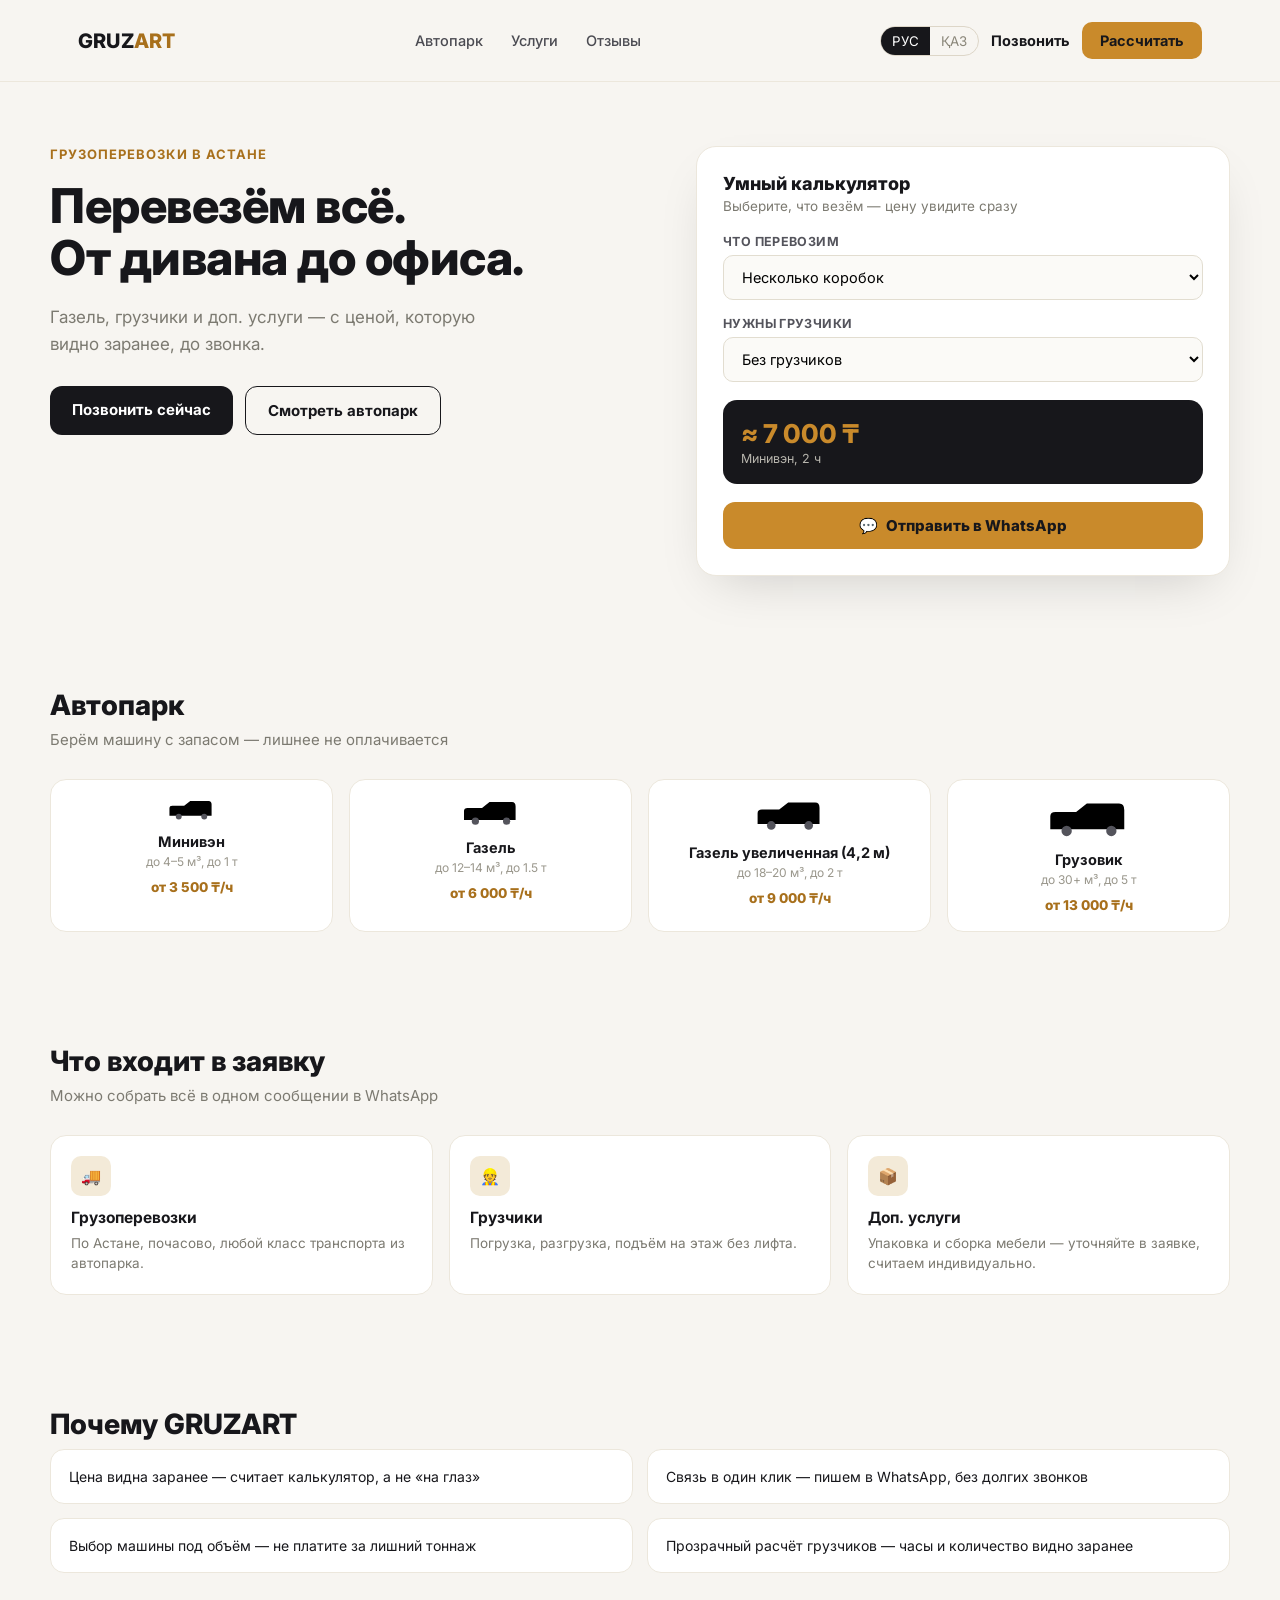
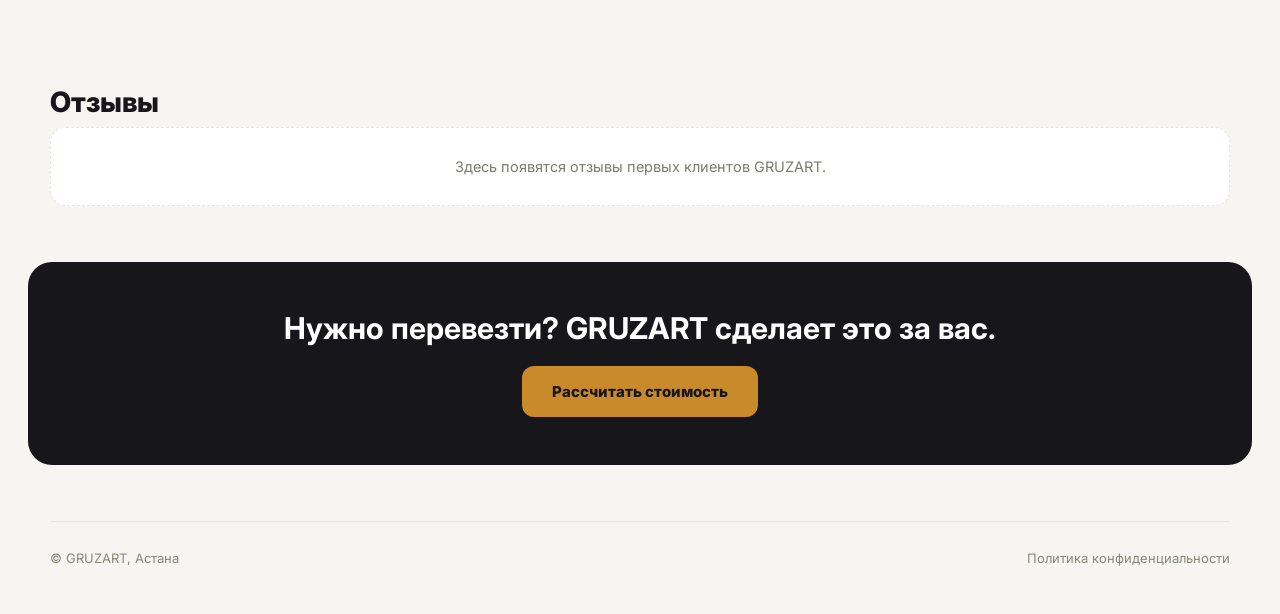
==== src/index.html @ 9cad15c6 "feat: Первая версия сайта GRUZART (лендинг + умный калькулятор) Статический сайт без сервера и БД (A" ====
<!DOCTYPE html>
<html lang="ru">
<head>
<meta charset="UTF-8" />
<meta name="viewport" content="width=device-width, initial-scale=1" />
<title>GRUZART — грузоперевозки в Астане</title>
<meta name="description" content="Грузоперевозки на газели, грузчики и доп. услуги в Астане. Умный калькулятор — цена видна заранее." />
<link rel="preconnect" href="https://fonts.googleapis.com">
<link rel="preconnect" href="https://fonts.gstatic.com" crossorigin>
<link href="https://fonts.googleapis.com/css2?family=Inter:wght@400;500;600;700;800&display=swap" rel="stylesheet">
<link rel="stylesheet" href="assets/css/styles.css">
</head>
<body>
  <header class="site-header">
    <div class="wrap" style="display:flex;align-items:center;justify-content:space-between;width:100%;">
      <div class="logo">GRUZ<span>ART</span></div>
      <ul class="nav">
        <li><a href="#fleet" data-i18n="nav.fleet"></a></li>
        <li><a href="#services" data-i18n="nav.services"></a></li>
        <li><a href="#reviews" data-i18n="nav.reviews"></a></li>
      </ul>
      <div class="header-actions">
        <div class="lang-toggle">
          <button class="lang-btn" data-lang="ru">РУС</button>
          <button class="lang-btn" data-lang="kk">ҚАЗ</button>
        </div>
        <a class="call-link" data-tel-link data-i18n="header.call"></a>
        <a class="cta-btn" href="#calc" data-i18n="header.calc"></a>
      </div>
    </div>
  </header>

  <main>
    <section class="hero wrap">
      <div>
        <p class="eyebrow" data-i18n="hero.eyebrow"></p>
        <h1><span data-i18n="hero.titleLine1"></span><br><span data-i18n="hero.titleLine2"></span></h1>
        <p class="lede" data-i18n="hero.lede"></p>
        <div class="hero-ctas">
          <a class="btn-primary" data-tel-link data-i18n="hero.ctaCall"></a>
          <a class="btn-ghost" href="#fleet" data-i18n="hero.ctaFleet"></a>
        </div>
      </div>

      <div class="calc-card" id="calc">
        <h3 data-i18n="calc.title"></h3>
        <p class="hint" data-i18n="calc.hint"></p>
        <div class="calc-field">
          <label data-i18n="calc.cargoLabel"></label>
          <select id="cargo-select"></select>
        </div>
        <div class="calc-field">
          <label data-i18n="calc.loadersLabel"></label>
          <select id="loaders-select"></select>
        </div>
        <div class="calc-result">
          <div class="price" id="calc-result">—</div>
          <div class="meta" id="calc-result-meta"></div>
        </div>
        <a class="wa-btn" id="calc-wa-btn" target="_blank" rel="noopener">
          <span>💬</span><span data-i18n="calc.waButton"></span>
        </a>
      </div>
    </section>

    <section class="section wrap" id="fleet">
      <h2 data-i18n="fleet.title"></h2>
      <p class="sub" data-i18n="fleet.sub"></p>
      <div class="fleet-grid" id="fleet-grid"></div>
    </section>

    <section class="section wrap" id="services">
      <h2 data-i18n="services.title"></h2>
      <p class="sub" data-i18n="services.sub"></p>
      <div class="services-grid">
        <div class="service-card">
          <div class="ico">🚚</div>
          <h4 data-i18n="services.transportTitle"></h4>
          <p data-i18n="services.transportBody"></p>
        </div>
        <div class="service-card">
          <div class="ico">👷</div>
          <h4 data-i18n="services.loadersTitle"></h4>
          <p data-i18n="services.loadersBody"></p>
        </div>
        <div class="service-card">
          <div class="ico">📦</div>
          <h4 data-i18n="services.extraTitle"></h4>
          <p data-i18n="services.extraBody"></p>
        </div>
      </div>
    </section>

    <section class="section wrap">
      <h2 data-i18n="trust.title"></h2>
      <ul class="trust-list" id="trust-list"></ul>
    </section>

    <section class="section wrap" id="reviews">
      <h2 data-i18n="reviews.title"></h2>
      <div class="reviews-placeholder" data-i18n="reviews.placeholder"></div>
    </section>

    <section class="final-cta">
      <h2 data-i18n="finalCta.title"></h2>
      <a class="wa-btn" href="#calc" data-i18n="finalCta.button"></a>
    </section>
  </main>

  <footer class="site-footer wrap">
    <span data-i18n="footer.copyright"></span>
    <a href="privacy.html" data-i18n="footer.privacy"></a>
  </footer>

  <script type="module" src="assets/js/main.js"></script>
</body>
</html>
---- src/assets/css/styles.css ----
:root {
  --ink: #17171b;
  --paper: #f7f5f1;
  --paper-card: #ffffff;
  --border: #ece7dc;
  --muted: #7c7a71;
  --amber: #c98a2b;
  --amber-deep: #a8701c;
}

* { box-sizing: border-box; }
html, body { margin: 0; padding: 0; }
body {
  font-family: 'Inter', system-ui, sans-serif;
  background: var(--paper);
  color: var(--ink);
  -webkit-font-smoothing: antialiased;
}
img, svg { display: block; max-width: 100%; }
button { font-family: inherit; cursor: pointer; }
a { text-decoration: none; color: inherit; }

.wrap { max-width: 1180px; margin: 0 auto; padding: 0 28px; }

/* header */
.site-header { display: flex; align-items: center; justify-content: space-between; padding: 22px 0; border-bottom: 1px solid var(--border); }
.logo { font-weight: 800; font-size: 20px; letter-spacing: .01em; }
.logo span { color: var(--amber-deep); }
.nav { display: flex; gap: 28px; font-size: 14.5px; font-weight: 500; color: #4b4b52; list-style: none; margin: 0; padding: 0; }
.nav li { display: inline; }
.header-actions { display: flex; align-items: center; gap: 12px; }
.lang-toggle { display: flex; border: 1px solid #ddd6c8; border-radius: 999px; overflow: hidden; font-size: 12.5px; font-weight: 700; }
.lang-btn { padding: 6px 11px; border: none; background: transparent; color: #8a8679; }
.lang-btn.active { background: var(--ink); color: #fff; }
.call-link { font-weight: 700; font-size: 14.5px; }
.cta-btn { background: var(--amber); color: var(--ink); font-weight: 700; padding: 10px 18px; border-radius: 10px; font-size: 14.5px; }
.cta-btn:hover { background: var(--amber-deep); color: #fff; }

/* hero */
.hero { padding: 64px 0 56px; display: grid; grid-template-columns: 1.05fr .95fr; gap: 56px; align-items: start; }
.eyebrow { font-size: 13px; font-weight: 700; letter-spacing: .08em; color: var(--amber-deep); text-transform: uppercase; margin: 0 0 18px; }
.hero h1 { font-size: 48px; line-height: 1.08; margin: 0 0 20px; font-weight: 800; letter-spacing: -.01em; }
.hero p.lede { font-size: 17px; color: var(--muted); max-width: 460px; margin: 0 0 28px; line-height: 1.6; }
.hero-ctas { display: flex; gap: 12px; flex-wrap: wrap; }
.btn-primary { background: var(--ink); color: #fff; padding: 14px 22px; border-radius: 12px; font-weight: 700; font-size: 15px; }
.btn-ghost { border: 1.5px solid var(--ink); padding: 14px 22px; border-radius: 12px; font-weight: 700; font-size: 15px; }

/* calculator card */
.calc-card { background: var(--paper-card); border-radius: 20px; padding: 26px; box-shadow: 0 20px 50px -20px rgba(0,0,0,.18); border: 1px solid var(--border); }
.calc-card h3 { margin: 0 0 4px; font-size: 18px; font-weight: 800; }
.calc-card p.hint { margin: 0 0 20px; font-size: 13.5px; color: var(--muted); }
.calc-field { margin-bottom: 16px; }
.calc-field label { display: block; font-size: 12.5px; font-weight: 700; color: #54545c; margin-bottom: 6px; text-transform: uppercase; letter-spacing: .03em; }
.calc-field select { width: 100%; padding: 12px 14px; border-radius: 10px; border: 1.5px solid #e2ddd0; font-size: 14.5px; font-family: inherit; background: #fbfaf7; }
.calc-result { background: var(--ink); color: #fff; border-radius: 14px; padding: 18px; margin: 18px 0; }
.calc-result .price { font-size: 26px; font-weight: 800; color: var(--amber); }
.calc-result .meta { font-size: 12.5px; color: #b8b6ae; margin-top: 2px; }
.wa-btn { display: flex; align-items: center; justify-content: center; gap: 8px; background: var(--amber); color: var(--ink); font-weight: 800; padding: 14px; border-radius: 12px; font-size: 15px; }
.wa-btn:hover { background: var(--amber-deep); color: #fff; }

/* generic section */
.section { padding: 56px 0; }
.section h2 { font-size: 28px; font-weight: 800; margin: 0 0 8px; }
.section p.sub { color: var(--muted); margin: 0 0 30px; font-size: 15px; }

/* fleet */
.fleet-grid { display: grid; grid-template-columns: repeat(4, 1fr); gap: 16px; }
.vehicle-card { background: var(--paper-card); border: 1px solid var(--border); border-radius: 16px; padding: 18px; text-align: center; }
.vehicle-card svg { margin: 0 auto 12px; color: #54545c; }
.vehicle-card h4 { font-size: 14.5px; margin: 0 0 4px; font-weight: 700; }
.vehicle-card .dims { font-size: 12px; color: #9a978c; }
.vehicle-card .rate { margin-top: 10px; font-weight: 800; color: var(--amber-deep); font-size: 13.5px; }

/* services */
.services-grid { display: grid; grid-template-columns: repeat(3, 1fr); gap: 16px; }
.service-card { background: var(--paper-card); border: 1px solid var(--border); border-radius: 16px; padding: 20px; }
.service-card .ico { width: 40px; height: 40px; border-radius: 10px; background: #f3ead8; color: var(--amber-deep); display: flex; align-items: center; justify-content: center; font-weight: 800; margin-bottom: 12px; }
.service-card h4 { margin: 0 0 6px; font-size: 15.5px; }
.service-card p { margin: 0; font-size: 13.5px; color: var(--muted); line-height: 1.5; }

/* trust */
.trust-list { list-style: none; margin: 0; padding: 0; display: grid; grid-template-columns: repeat(2, 1fr); gap: 14px; }
.trust-list li { background: var(--paper-card); border: 1px solid var(--border); border-radius: 14px; padding: 16px 18px; font-size: 14px; line-height: 1.5; }

/* reviews */
.reviews-placeholder { background: var(--paper-card); border: 1px dashed var(--border); border-radius: 16px; padding: 30px; text-align: center; color: var(--muted); font-size: 14.5px; }

/* final cta */
.final-cta { background: var(--ink); color: #fff; border-radius: 24px; padding: 48px; text-align: center; margin: 0 28px 56px; }
.final-cta h2 { font-size: 30px; margin: 0 0 20px; }
.final-cta .wa-btn { display: inline-flex; width: auto; padding: 16px 30px; }

/* footer */
.site-footer { border-top: 1px solid var(--border); padding: 28px 0 48px; display: flex; justify-content: space-between; font-size: 13px; color: #8a8679; }

@media (max-width: 860px) {
  .hero { grid-template-columns: 1fr; }
  .fleet-grid, .services-grid { grid-template-columns: repeat(2, 1fr); }
  .trust-list { grid-template-columns: 1fr; }
  .nav { display: none; }
}

@media (max-width: 480px) {
  .wrap { padding: 0 16px; }
  .header-actions { gap: 6px; }
  .call-link { display: none; }
  .cta-btn { padding: 10px 12px; font-size: 13px; }
  .logo { font-size: 17px; }
  .fleet-grid, .services-grid { grid-template-columns: 1fr; }
  .final-cta { margin: 0 16px 40px; padding: 32px 20px; }
  .final-cta h2 { font-size: 24px; }
}

/* privacy page */
.legal { padding: 48px 0 80px; max-width: 760px; }
.legal h1 { font-size: 30px; margin: 0 0 24px; }
.legal h2 { font-size: 18px; margin: 32px 0 10px; }
.legal p { line-height: 1.7; color: #3c3c42; }
.legal .back-link { display: inline-block; margin-bottom: 24px; font-weight: 700; color: var(--amber-deep); }
.legal .todo-note { background: #fdf3e3; border: 1px solid #f0dcae; border-radius: 10px; padding: 14px 16px; font-size: 13.5px; color: #7a5a1c; margin-bottom: 28px; }
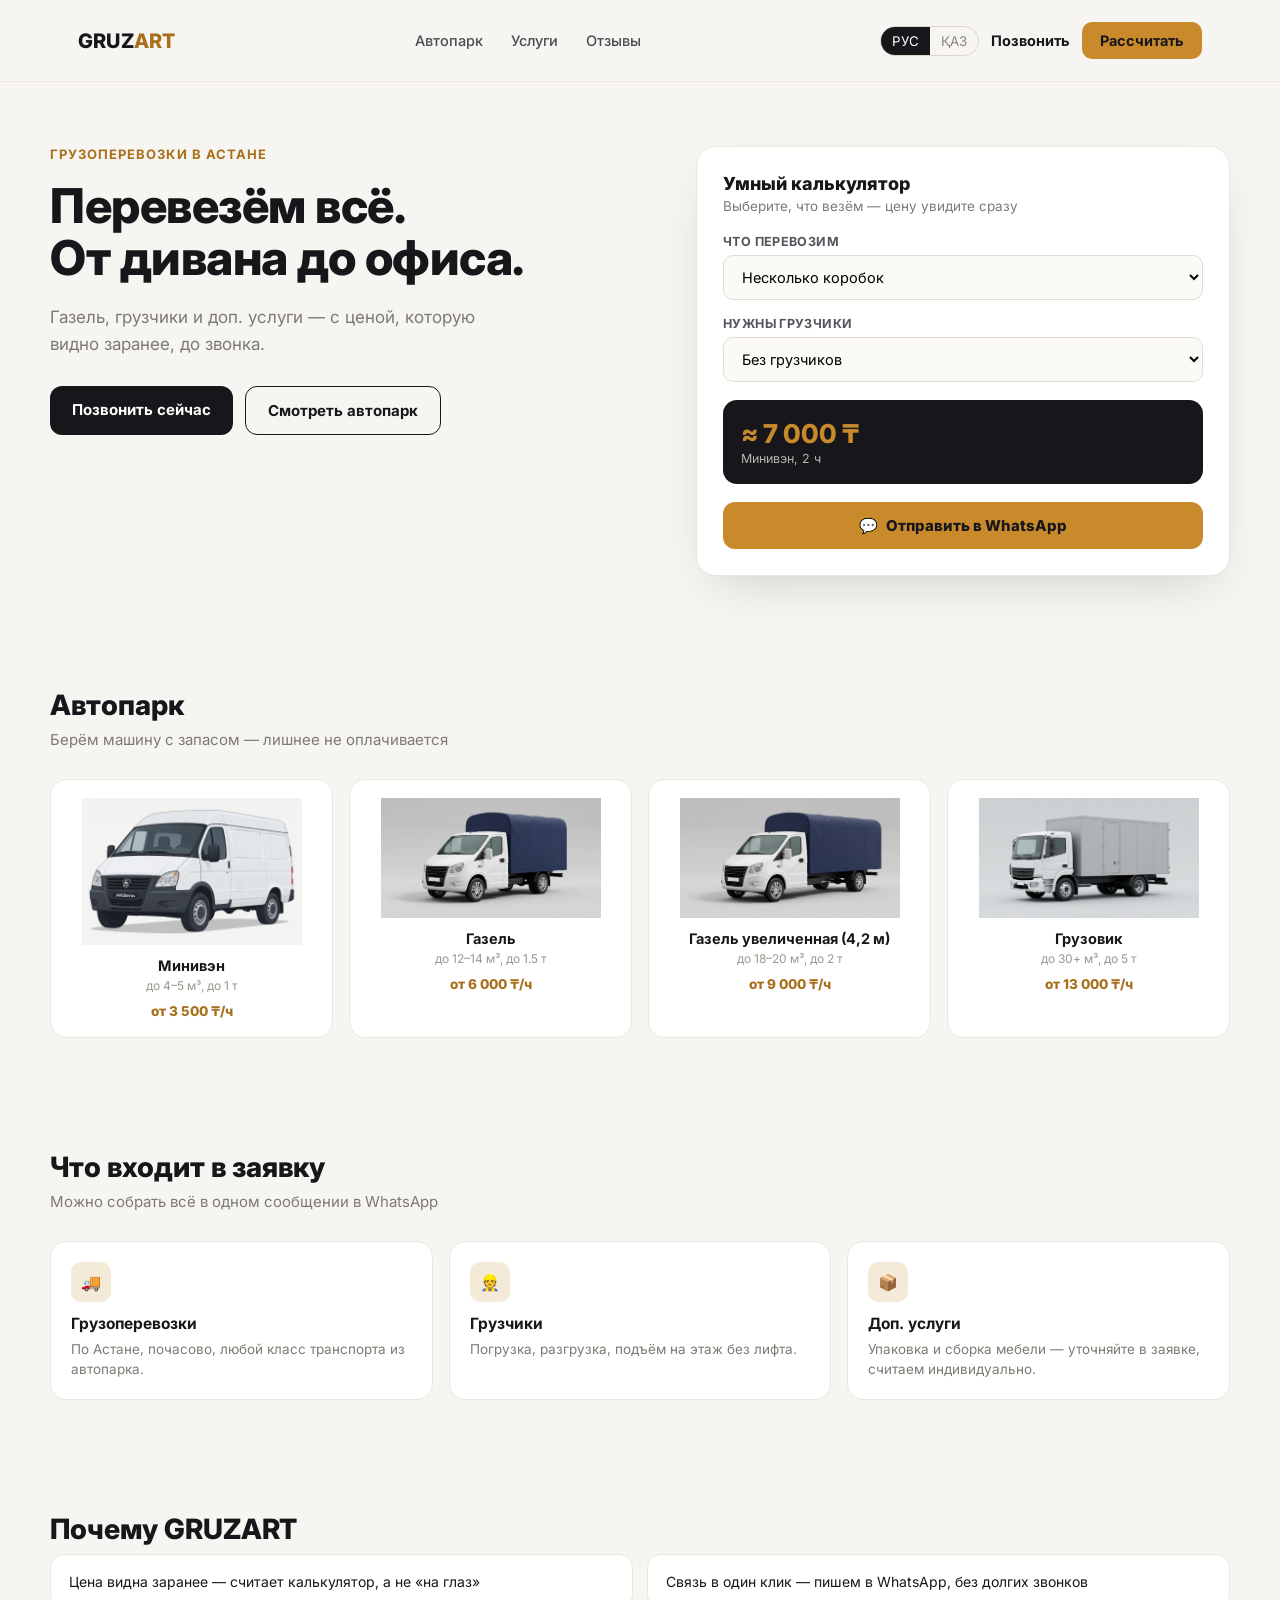
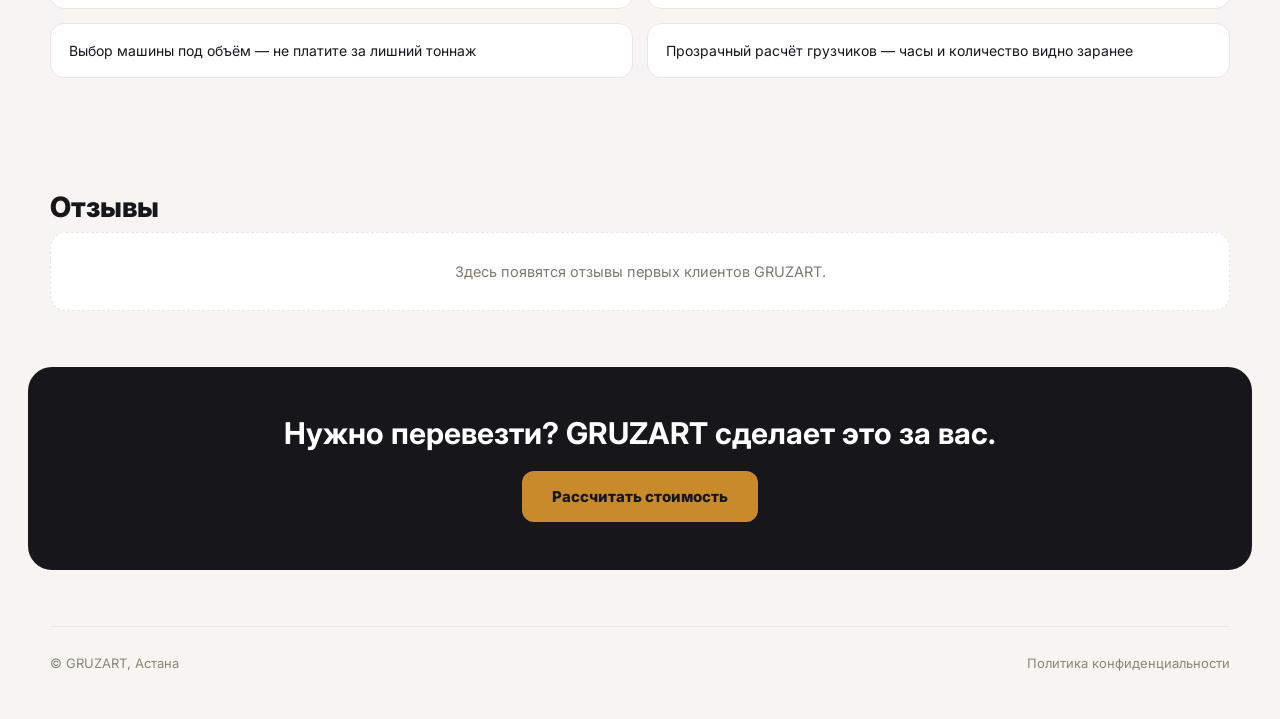
==== commit 42525cf6: "feat: Плавное появление блоков при скролле (scroll-reveal) Карточки автопарка/услуг, пункты доверия," ====
--- a/src/index.html
+++ b/src/index.html
@@ -12,7 +12,7 @@
 </head>
 <body>
   <header class="site-header">
-    <div class="wrap" style="display:flex;align-items:center;justify-content:space-between;width:100%;">
+    <div class="wrap">
       <div class="logo">GRUZ<span>ART</span></div>
       <ul class="nav">
         <li><a href="#fleet" data-i18n="nav.fleet"></a></li>
@@ -64,26 +64,26 @@
     </section>
 
     <section class="section wrap" id="fleet">
-      <h2 data-i18n="fleet.title"></h2>
+      <h2 data-i18n="fleet.title" data-reveal></h2>
       <p class="sub" data-i18n="fleet.sub"></p>
       <div class="fleet-grid" id="fleet-grid"></div>
     </section>
 
     <section class="section wrap" id="services">
-      <h2 data-i18n="services.title"></h2>
+      <h2 data-i18n="services.title" data-reveal></h2>
       <p class="sub" data-i18n="services.sub"></p>
       <div class="services-grid">
-        <div class="service-card">
+        <div class="service-card" data-reveal>
           <div class="ico">🚚</div>
           <h4 data-i18n="services.transportTitle"></h4>
           <p data-i18n="services.transportBody"></p>
         </div>
-        <div class="service-card">
+        <div class="service-card" data-reveal>
           <div class="ico">👷</div>
           <h4 data-i18n="services.loadersTitle"></h4>
           <p data-i18n="services.loadersBody"></p>
         </div>
-        <div class="service-card">
+        <div class="service-card" data-reveal>
           <div class="ico">📦</div>
           <h4 data-i18n="services.extraTitle"></h4>
           <p data-i18n="services.extraBody"></p>
@@ -92,16 +92,16 @@
     </section>
 
     <section class="section wrap">
-      <h2 data-i18n="trust.title"></h2>
+      <h2 data-i18n="trust.title" data-reveal></h2>
       <ul class="trust-list" id="trust-list"></ul>
     </section>
 
     <section class="section wrap" id="reviews">
-      <h2 data-i18n="reviews.title"></h2>
-      <div class="reviews-placeholder" data-i18n="reviews.placeholder"></div>
+      <h2 data-i18n="reviews.title" data-reveal></h2>
+      <div class="reviews-placeholder" data-i18n="reviews.placeholder" data-reveal></div>
     </section>
 
-    <section class="final-cta">
+    <section class="final-cta" data-reveal>
       <h2 data-i18n="finalCta.title"></h2>
       <a class="wa-btn" href="#calc" data-i18n="finalCta.button"></a>
     </section>
--- a/src/assets/css/styles.css
+++ b/src/assets/css/styles.css
@@ -23,7 +23,8 @@
 .wrap { max-width: 1180px; margin: 0 auto; padding: 0 28px; }
 
 /* header */
-.site-header { display: flex; align-items: center; justify-content: space-between; padding: 22px 0; border-bottom: 1px solid var(--border); }
+.site-header { padding: 22px 0; border-bottom: 1px solid var(--border); }
+.site-header .wrap { display: flex; align-items: center; justify-content: space-between; }
 .logo { font-weight: 800; font-size: 20px; letter-spacing: .01em; }
 .logo span { color: var(--amber-deep); }
 .nav { display: flex; gap: 28px; font-size: 14.5px; font-weight: 500; color: #4b4b52; list-style: none; margin: 0; padding: 0; }
@@ -66,7 +67,7 @@
 /* fleet */
 .fleet-grid { display: grid; grid-template-columns: repeat(4, 1fr); gap: 16px; }
 .vehicle-card { background: var(--paper-card); border: 1px solid var(--border); border-radius: 16px; padding: 18px; text-align: center; }
-.vehicle-card svg { margin: 0 auto 12px; color: #54545c; }
+.van-photo { margin: 0 auto 12px; width: 100%; max-width: 220px; height: auto; display: block; }
 .vehicle-card h4 { font-size: 14.5px; margin: 0 0 4px; font-weight: 700; }
 .vehicle-card .dims { font-size: 12px; color: #9a978c; }
 .vehicle-card .rate { margin-top: 10px; font-weight: 800; color: var(--amber-deep); font-size: 13.5px; }
@@ -93,6 +94,21 @@
 /* footer */
 .site-footer { border-top: 1px solid var(--border); padding: 28px 0 48px; display: flex; justify-content: space-between; font-size: 13px; color: #8a8679; }
 
+/* scroll reveal */
+[data-reveal] {
+  opacity: 0;
+  transform: translateY(28px);
+  transition: opacity .7s ease, transform .7s ease;
+}
+[data-reveal].is-visible { opacity: 1; transform: translateY(0); }
+.fleet-grid [data-reveal]:nth-child(1), .services-grid [data-reveal]:nth-child(1), .trust-list [data-reveal]:nth-child(1) { transition-delay: 0ms; }
+.fleet-grid [data-reveal]:nth-child(2), .services-grid [data-reveal]:nth-child(2), .trust-list [data-reveal]:nth-child(2) { transition-delay: 90ms; }
+.fleet-grid [data-reveal]:nth-child(3), .services-grid [data-reveal]:nth-child(3), .trust-list [data-reveal]:nth-child(3) { transition-delay: 180ms; }
+.fleet-grid [data-reveal]:nth-child(4), .services-grid [data-reveal]:nth-child(4), .trust-list [data-reveal]:nth-child(4) { transition-delay: 270ms; }
+@media (prefers-reduced-motion: reduce) {
+  [data-reveal] { transition: none; opacity: 1; transform: none; }
+}
+
 @media (max-width: 860px) {
   .hero { grid-template-columns: 1fr; }
   .fleet-grid, .services-grid { grid-template-columns: repeat(2, 1fr); }
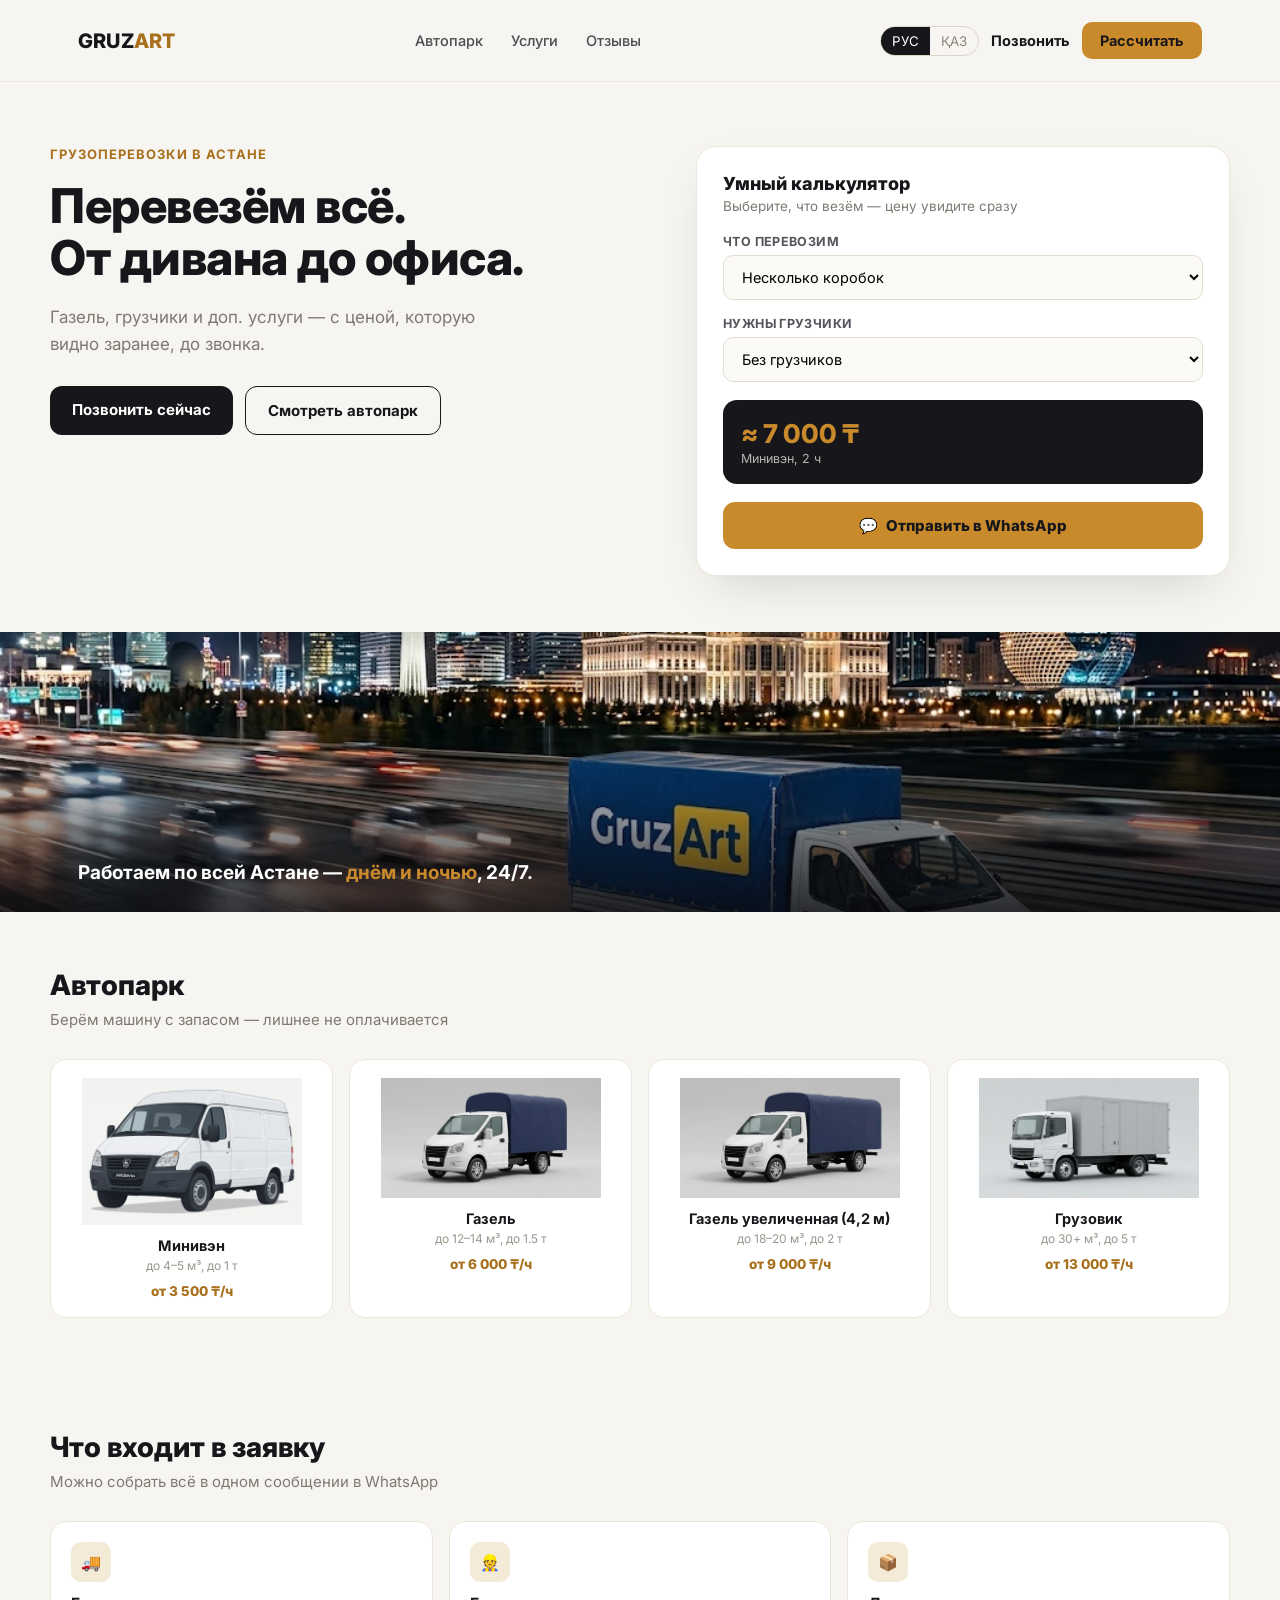
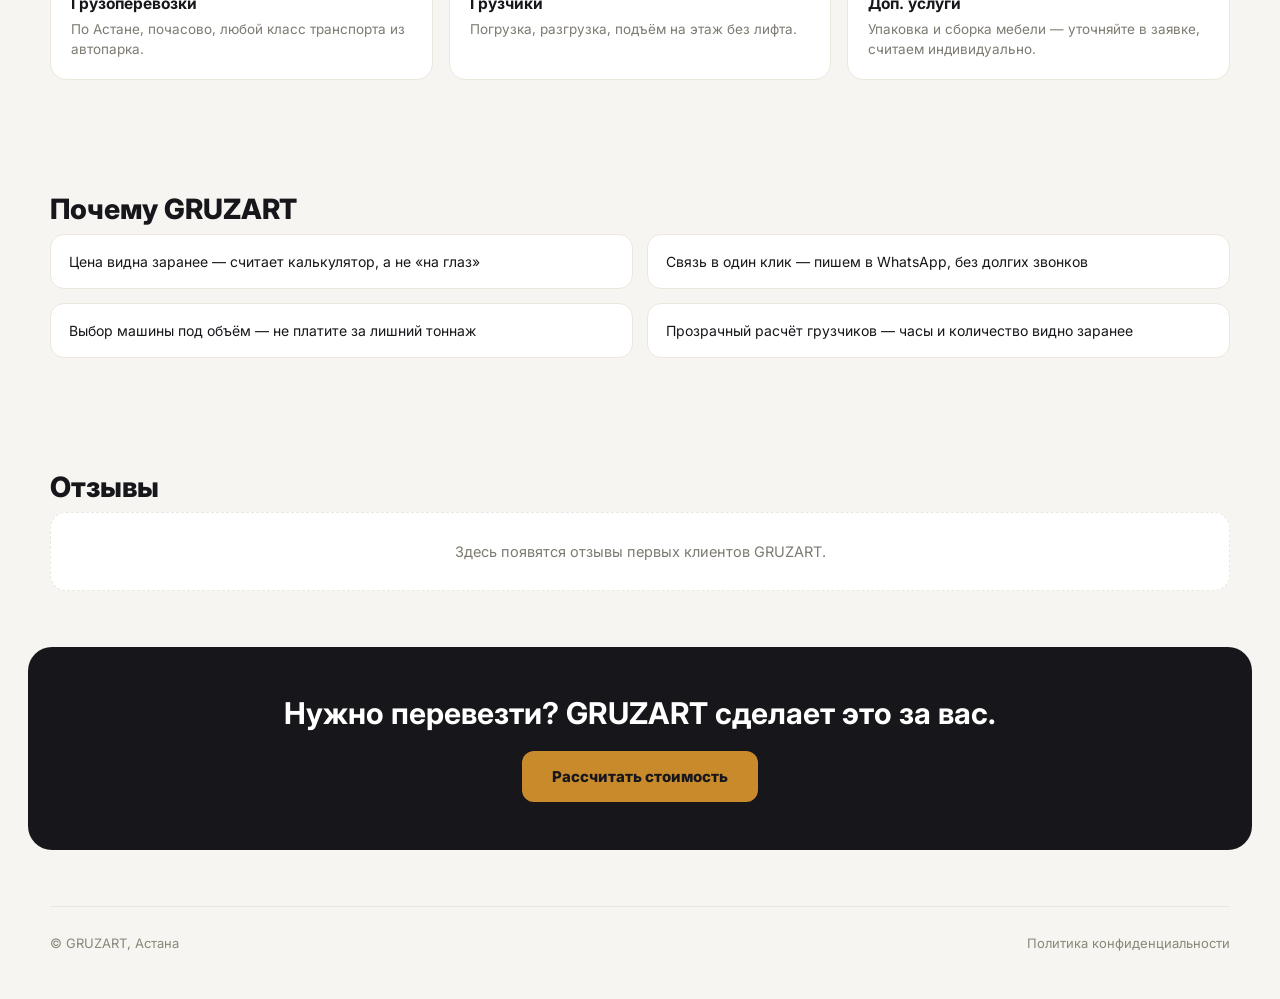
==== commit e09767fc: "feat: Фото-баннер с ночным автопарком GRUZART после хиро AI-сгенерированное фото (ночной скайлайн Ас" ====
--- a/src/index.html
+++ b/src/index.html
@@ -32,6 +32,7 @@
 
   <main>
     <section class="hero wrap">
+      <div class="leaves-zone" aria-hidden="true"></div>
       <div>
         <p class="eyebrow" data-i18n="hero.eyebrow"></p>
         <h1><span data-i18n="hero.titleLine1"></span><br><span data-i18n="hero.titleLine2"></span></h1>
@@ -62,6 +63,15 @@
         </a>
       </div>
     </section>
+
+    <div class="photo-banner" data-reveal>
+      <div class="wrap">
+        <p>
+          <span data-i18n="heroBanner.lead"></span>
+          <span class="hl" data-i18n="heroBanner.highlight"></span><span data-i18n="heroBanner.tail"></span>
+        </p>
+      </div>
+    </div>
 
     <section class="section wrap" id="fleet">
       <h2 data-i18n="fleet.title" data-reveal></h2>
--- a/src/assets/css/styles.css
+++ b/src/assets/css/styles.css
@@ -38,13 +38,62 @@
 .cta-btn:hover { background: var(--amber-deep); color: #fff; }
 
 /* hero */
-.hero { padding: 64px 0 56px; display: grid; grid-template-columns: 1.05fr .95fr; gap: 56px; align-items: start; }
+.hero { position: relative; padding: 64px 0 56px; display: grid; grid-template-columns: 1.05fr .95fr; gap: 56px; align-items: start; }
+
+/* autumn leaves (decorative, hero only) */
+.leaves-zone { position: absolute; inset: 0; overflow: hidden; pointer-events: none; z-index: -1; }
+.leaf {
+  position: absolute;
+  top: -8%;
+  width: var(--size);
+  height: var(--size);
+  background: var(--leaf-color);
+  clip-path: path('M12 3C7 6 3 11 3 16a9 9 0 0 0 18 0c0-5-4-10-9-13z');
+  opacity: 0;
+  animation: leaf-fall var(--duration) linear var(--delay) infinite;
+}
+.leaf-1 { --leaf-color: #c98a2b; }
+.leaf-2 { --leaf-color: #a8522e; }
+.leaf-3 { --leaf-color: #8a5a2b; }
+.leaf-4 { --leaf-color: #c9a227; }
+@keyframes leaf-fall {
+  0%   { transform: translateY(0) translateX(0) rotate(0deg); opacity: 0; }
+  8%   { opacity: .75; }
+  50%  { transform: translateY(calc(var(--fall) * .5)) translateX(var(--drift)) rotate(180deg); }
+  92%  { opacity: .75; }
+  100% { transform: translateY(var(--fall)) translateX(calc(var(--drift) * -1)) rotate(360deg); opacity: 0; }
+}
+@media (prefers-reduced-motion: reduce) {
+  .leaf { display: none; }
+}
 .eyebrow { font-size: 13px; font-weight: 700; letter-spacing: .08em; color: var(--amber-deep); text-transform: uppercase; margin: 0 0 18px; }
 .hero h1 { font-size: 48px; line-height: 1.08; margin: 0 0 20px; font-weight: 800; letter-spacing: -.01em; }
 .hero p.lede { font-size: 17px; color: var(--muted); max-width: 460px; margin: 0 0 28px; line-height: 1.6; }
 .hero-ctas { display: flex; gap: 12px; flex-wrap: wrap; }
 .btn-primary { background: var(--ink); color: #fff; padding: 14px 22px; border-radius: 12px; font-weight: 700; font-size: 15px; }
 .btn-ghost { border: 1.5px solid var(--ink); padding: 14px 22px; border-radius: 12px; font-weight: 700; font-size: 15px; }
+
+/* photo banner (ночное фото автопарка на фоне Астаны) */
+.photo-banner {
+  position: relative;
+  height: 280px;
+  background: url('../img/hero-night-truck.webp') center/cover no-repeat;
+  display: flex;
+  align-items: flex-end;
+}
+.photo-banner::before {
+  content: '';
+  position: absolute;
+  inset: 0;
+  background: linear-gradient(to top, rgba(10, 10, 14, .82), rgba(10, 10, 14, 0) 65%);
+}
+.photo-banner .wrap { position: relative; z-index: 1; padding-bottom: 28px; width: 100%; }
+.photo-banner p { color: #fff; font-size: 19px; font-weight: 700; margin: 0; max-width: 520px; }
+.photo-banner .hl { color: var(--amber); }
+@media (max-width: 480px) {
+  .photo-banner { height: 220px; }
+  .photo-banner p { font-size: 16px; }
+}
 
 /* calculator card */
 .calc-card { background: var(--paper-card); border-radius: 20px; padding: 26px; box-shadow: 0 20px 50px -20px rgba(0,0,0,.18); border: 1px solid var(--border); }
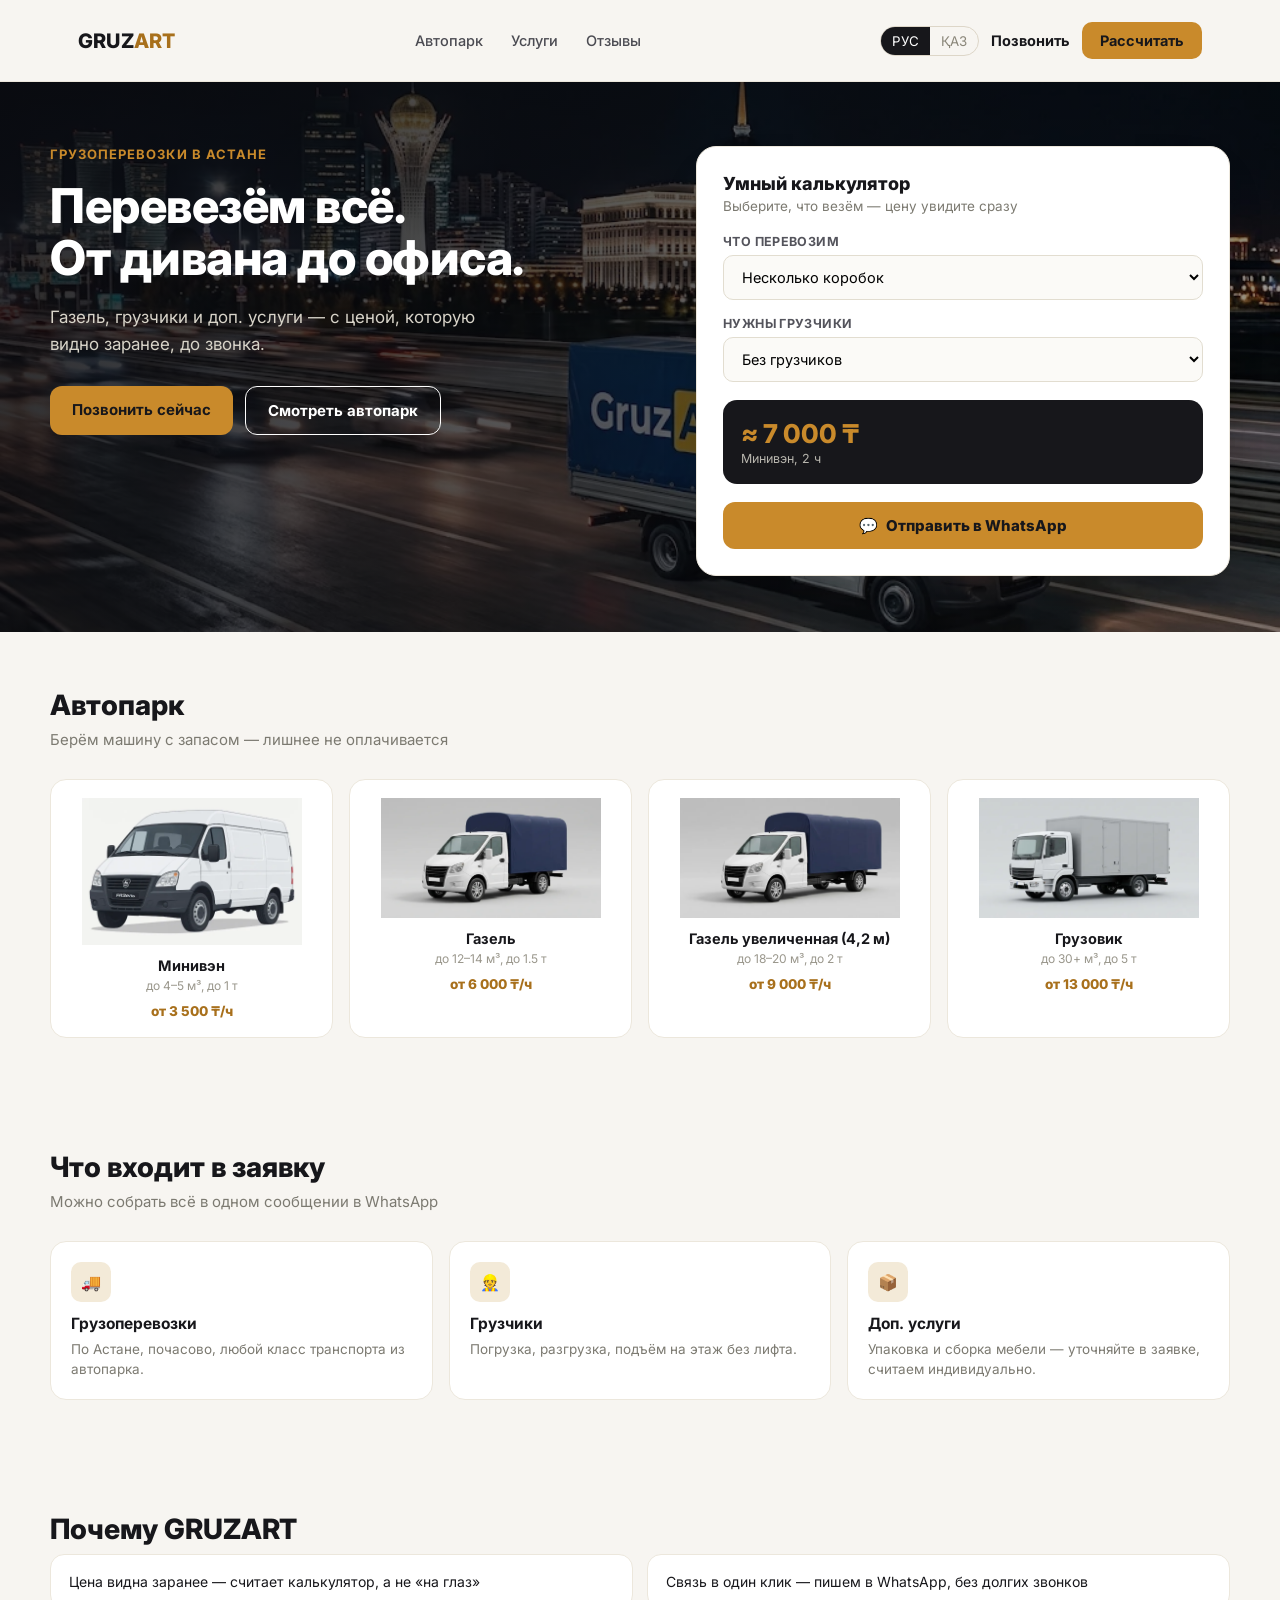
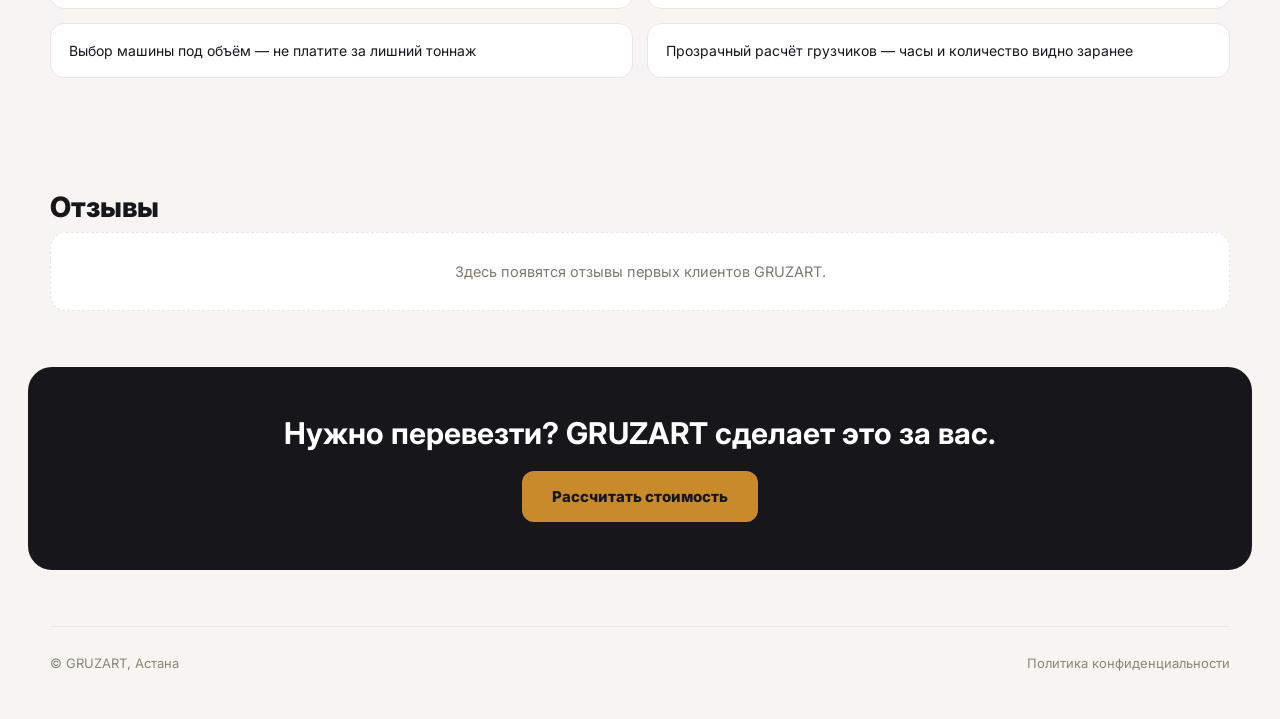
==== commit c58743ef: "feat: Переход на вариант A — фото фоном всего хиро Баннер-лента после хиро убрана (то же фото сразу " ====
--- a/src/index.html
+++ b/src/index.html
@@ -31,6 +31,7 @@
   </header>
 
   <main>
+    <div class="hero-photo">
     <section class="hero wrap">
       <div class="leaves-zone" aria-hidden="true"></div>
       <div>
@@ -63,14 +64,6 @@
         </a>
       </div>
     </section>
-
-    <div class="photo-banner" data-reveal>
-      <div class="wrap">
-        <p>
-          <span data-i18n="heroBanner.lead"></span>
-          <span class="hl" data-i18n="heroBanner.highlight"></span><span data-i18n="heroBanner.tail"></span>
-        </p>
-      </div>
     </div>
 
     <section class="section wrap" id="fleet">
--- a/src/assets/css/styles.css
+++ b/src/assets/css/styles.css
@@ -67,33 +67,29 @@
   .leaf { display: none; }
 }
 .eyebrow { font-size: 13px; font-weight: 700; letter-spacing: .08em; color: var(--amber-deep); text-transform: uppercase; margin: 0 0 18px; }
-.hero h1 { font-size: 48px; line-height: 1.08; margin: 0 0 20px; font-weight: 800; letter-spacing: -.01em; }
+.hero h1 { font-size: 48px; line-height: 1.08; margin: 0 0 20px; font-weight: 800; letter-spacing: -.01em; overflow-wrap: break-word; }
 .hero p.lede { font-size: 17px; color: var(--muted); max-width: 460px; margin: 0 0 28px; line-height: 1.6; }
 .hero-ctas { display: flex; gap: 12px; flex-wrap: wrap; }
 .btn-primary { background: var(--ink); color: #fff; padding: 14px 22px; border-radius: 12px; font-weight: 700; font-size: 15px; }
 .btn-ghost { border: 1.5px solid var(--ink); padding: 14px 22px; border-radius: 12px; font-weight: 700; font-size: 15px; }
 
-/* photo banner (ночное фото автопарка на фоне Астаны) */
-.photo-banner {
+/* hero photo background (ночное фото автопарка на фоне Астаны) */
+.hero-photo {
   position: relative;
-  height: 280px;
   background: url('../img/hero-night-truck.webp') center/cover no-repeat;
-  display: flex;
-  align-items: flex-end;
 }
-.photo-banner::before {
+.hero-photo::before {
   content: '';
   position: absolute;
   inset: 0;
-  background: linear-gradient(to top, rgba(10, 10, 14, .82), rgba(10, 10, 14, 0) 65%);
+  background: linear-gradient(100deg, rgba(10, 10, 14, .86) 0%, rgba(10, 10, 14, .68) 45%, rgba(10, 10, 14, .38) 100%);
 }
-.photo-banner .wrap { position: relative; z-index: 1; padding-bottom: 28px; width: 100%; }
-.photo-banner p { color: #fff; font-size: 19px; font-weight: 700; margin: 0; max-width: 520px; }
-.photo-banner .hl { color: var(--amber); }
-@media (max-width: 480px) {
-  .photo-banner { height: 220px; }
-  .photo-banner p { font-size: 16px; }
-}
+.hero-photo .hero { position: relative; z-index: 1; }
+.hero-photo .eyebrow { color: var(--amber); }
+.hero-photo .hero h1 { color: #fff; }
+.hero-photo .hero p.lede { color: #d8d4c9; }
+.hero-photo .btn-primary { background: var(--amber); color: var(--ink); }
+.hero-photo .btn-ghost { border-color: #fff; color: #fff; }
 
 /* calculator card */
 .calc-card { background: var(--paper-card); border-radius: 20px; padding: 26px; box-shadow: 0 20px 50px -20px rgba(0,0,0,.18); border: 1px solid var(--border); }
@@ -167,6 +163,7 @@
 
 @media (max-width: 480px) {
   .wrap { padding: 0 16px; }
+  .hero h1 { font-size: 34px; }
   .header-actions { gap: 6px; }
   .call-link { display: none; }
   .cta-btn { padding: 10px 12px; font-size: 13px; }
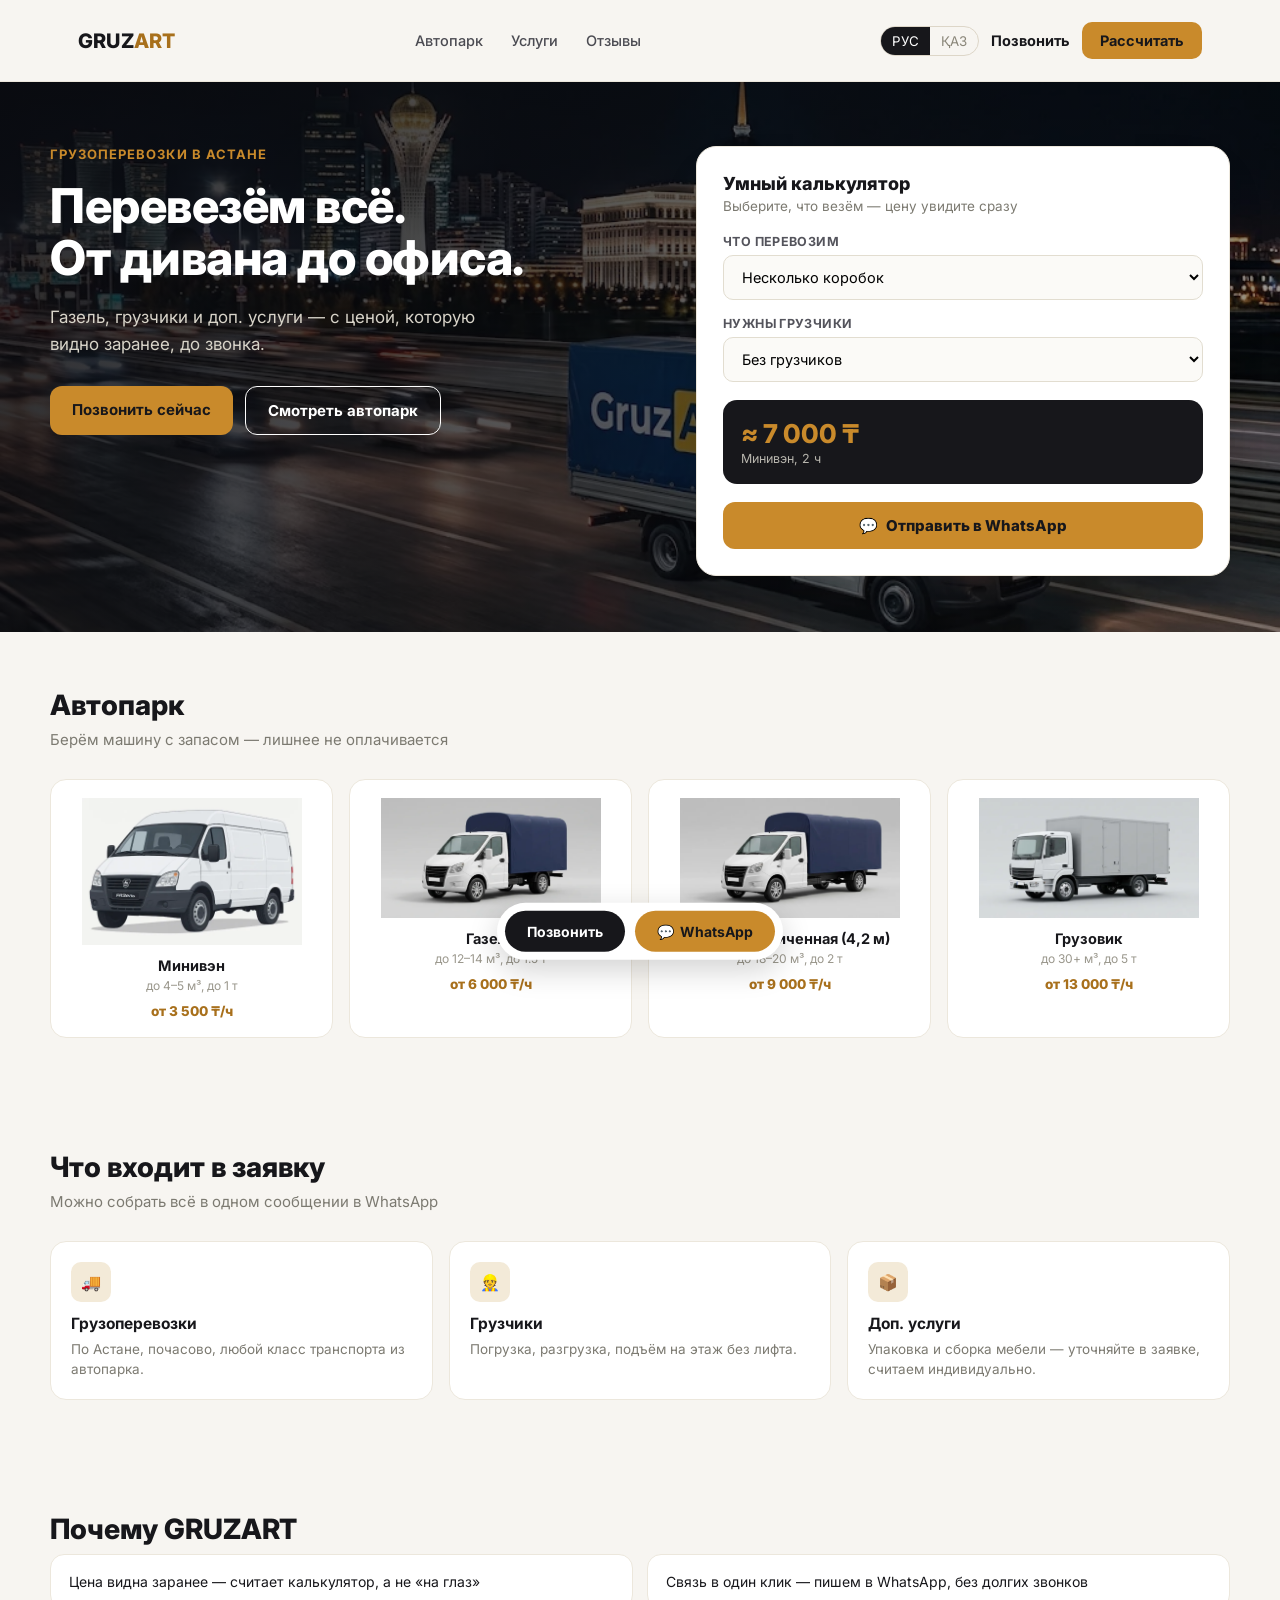
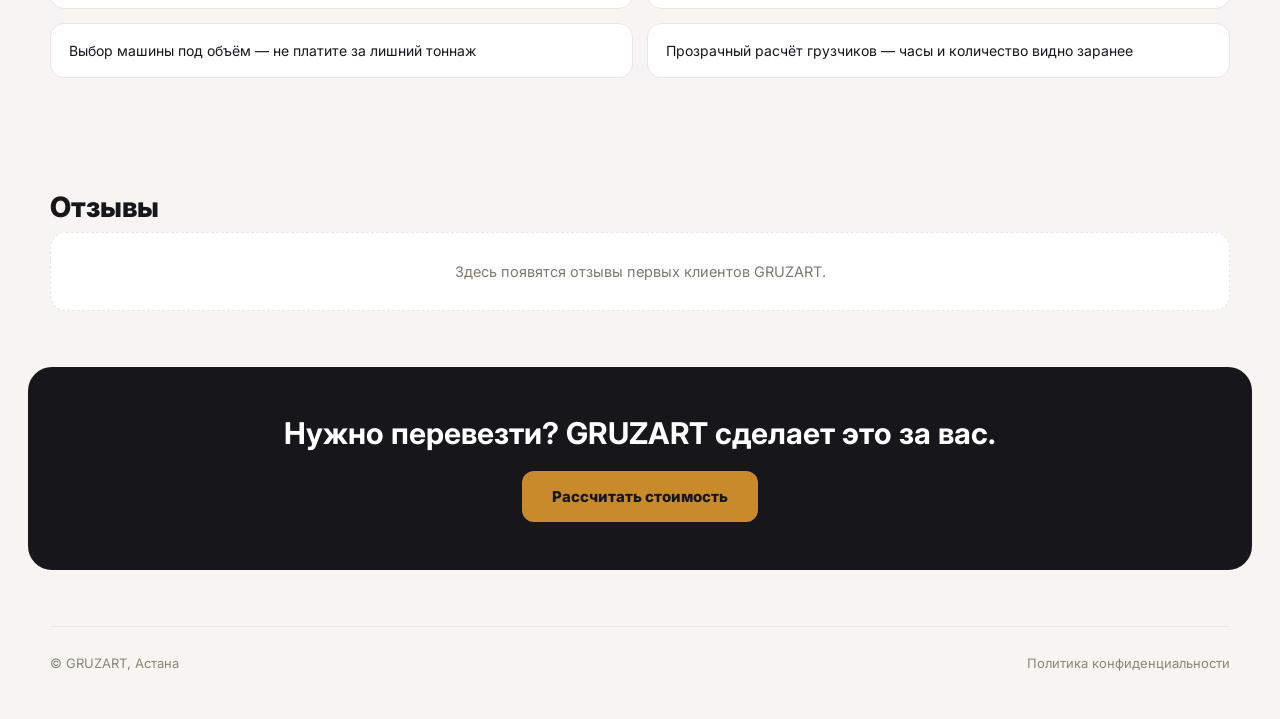
==== commit 32868f48: "feat: Плавающая панель «Позвонить / WhatsApp» Фиксированная панель внизу экрана (пилюля на десктопе," ====
--- a/src/index.html
+++ b/src/index.html
@@ -51,9 +51,14 @@
           <label data-i18n="calc.cargoLabel"></label>
           <select id="cargo-select"></select>
         </div>
-        <div class="calc-field">
+        <div class="calc-field" id="loaders-field">
           <label data-i18n="calc.loadersLabel"></label>
           <select id="loaders-select"></select>
+        </div>
+        <div class="calc-field" id="disposal-items-field" hidden>
+          <label data-i18n="calc.disposalItemsLabel"></label>
+          <div class="checkbox-list" id="disposal-items-list"></div>
+          <p class="calc-subhint" data-i18n="calc.disposalOtherHint"></p>
         </div>
         <div class="calc-result">
           <div class="price" id="calc-result">—</div>
@@ -115,6 +120,13 @@
     <a href="privacy.html" data-i18n="footer.privacy"></a>
   </footer>
 
+  <div class="sticky-contact" id="sticky-contact">
+    <a class="sticky-contact-btn sticky-call" data-tel-link data-i18n="header.call"></a>
+    <a class="sticky-contact-btn sticky-wa" id="sticky-wa-btn" target="_blank" rel="noopener">
+      <span>💬</span> WhatsApp
+    </a>
+  </div>
+
   <script type="module" src="assets/js/main.js"></script>
 </body>
 </html>
--- a/src/assets/css/styles.css
+++ b/src/assets/css/styles.css
@@ -20,7 +20,7 @@
 button { font-family: inherit; cursor: pointer; }
 a { text-decoration: none; color: inherit; }
 
-.wrap { max-width: 1180px; margin: 0 auto; padding: 0 28px; }
+.wrap { max-width: 1180px; margin: 0 auto; padding-left: 28px; padding-right: 28px; }
 
 /* header */
 .site-header { padding: 22px 0; border-bottom: 1px solid var(--border); }
@@ -98,11 +98,60 @@
 .calc-field { margin-bottom: 16px; }
 .calc-field label { display: block; font-size: 12.5px; font-weight: 700; color: #54545c; margin-bottom: 6px; text-transform: uppercase; letter-spacing: .03em; }
 .calc-field select { width: 100%; padding: 12px 14px; border-radius: 10px; border: 1.5px solid #e2ddd0; font-size: 14.5px; font-family: inherit; background: #fbfaf7; }
+.checkbox-list { display: flex; flex-direction: column; gap: 8px; }
+.checkbox-item { display: flex; align-items: center; gap: 10px; padding: 10px 12px; border: 1.5px solid #e2ddd0; border-radius: 10px; background: #fbfaf7; font-size: 13.5px; cursor: pointer; }
+.checkbox-item input { width: 16px; height: 16px; accent-color: var(--amber-deep); flex-shrink: 0; }
+.calc-subhint { font-size: 12px; color: var(--muted); margin: 10px 0 0; }
 .calc-result { background: var(--ink); color: #fff; border-radius: 14px; padding: 18px; margin: 18px 0; }
 .calc-result .price { font-size: 26px; font-weight: 800; color: var(--amber); }
 .calc-result .meta { font-size: 12.5px; color: #b8b6ae; margin-top: 2px; }
 .wa-btn { display: flex; align-items: center; justify-content: center; gap: 8px; background: var(--amber); color: var(--ink); font-weight: 800; padding: 14px; border-radius: 12px; font-size: 15px; }
 .wa-btn:hover { background: var(--amber-deep); color: #fff; }
+
+/* floating contact panel */
+.sticky-contact {
+  position: fixed;
+  left: 50%;
+  bottom: 20px;
+  transform: translateX(-50%) translateY(140%);
+  z-index: 50;
+  display: flex;
+  gap: 10px;
+  padding: 8px;
+  background: #fff;
+  border-radius: 999px;
+  box-shadow: 0 10px 30px rgba(0, 0, 0, .18);
+  transition: transform .3s ease;
+}
+.sticky-contact.is-visible { transform: translateX(-50%) translateY(0); }
+.sticky-contact-btn {
+  display: flex;
+  align-items: center;
+  justify-content: center;
+  gap: 6px;
+  padding: 12px 22px;
+  border-radius: 999px;
+  font-weight: 700;
+  font-size: 14px;
+  white-space: nowrap;
+}
+.sticky-call { background: var(--ink); color: #fff; }
+.sticky-wa { background: var(--amber); color: var(--ink); }
+.sticky-wa:hover { background: var(--amber-deep); color: #fff; }
+@media (max-width: 480px) {
+  .sticky-contact {
+    left: 0;
+    right: 0;
+    bottom: 0;
+    width: 100%;
+    border-radius: 0;
+    box-shadow: 0 -6px 20px rgba(0, 0, 0, .12);
+    padding: 10px 12px;
+    transform: translateY(140%);
+  }
+  .sticky-contact.is-visible { transform: translateY(0); }
+  .sticky-contact-btn { flex: 1; padding: 12px; }
+}
 
 /* generic section */
 .section { padding: 56px 0; }
@@ -159,10 +208,16 @@
   .fleet-grid, .services-grid { grid-template-columns: repeat(2, 1fr); }
   .trust-list { grid-template-columns: 1fr; }
   .nav { display: none; }
+  .hero-photo {
+    background-size: auto 360px;
+    background-position: 68% top;
+    background-repeat: no-repeat;
+    background-color: #12121a;
+  }
 }
 
 @media (max-width: 480px) {
-  .wrap { padding: 0 16px; }
+  .wrap { padding-left: 16px; padding-right: 16px; }
   .hero h1 { font-size: 34px; }
   .header-actions { gap: 6px; }
   .call-link { display: none; }
